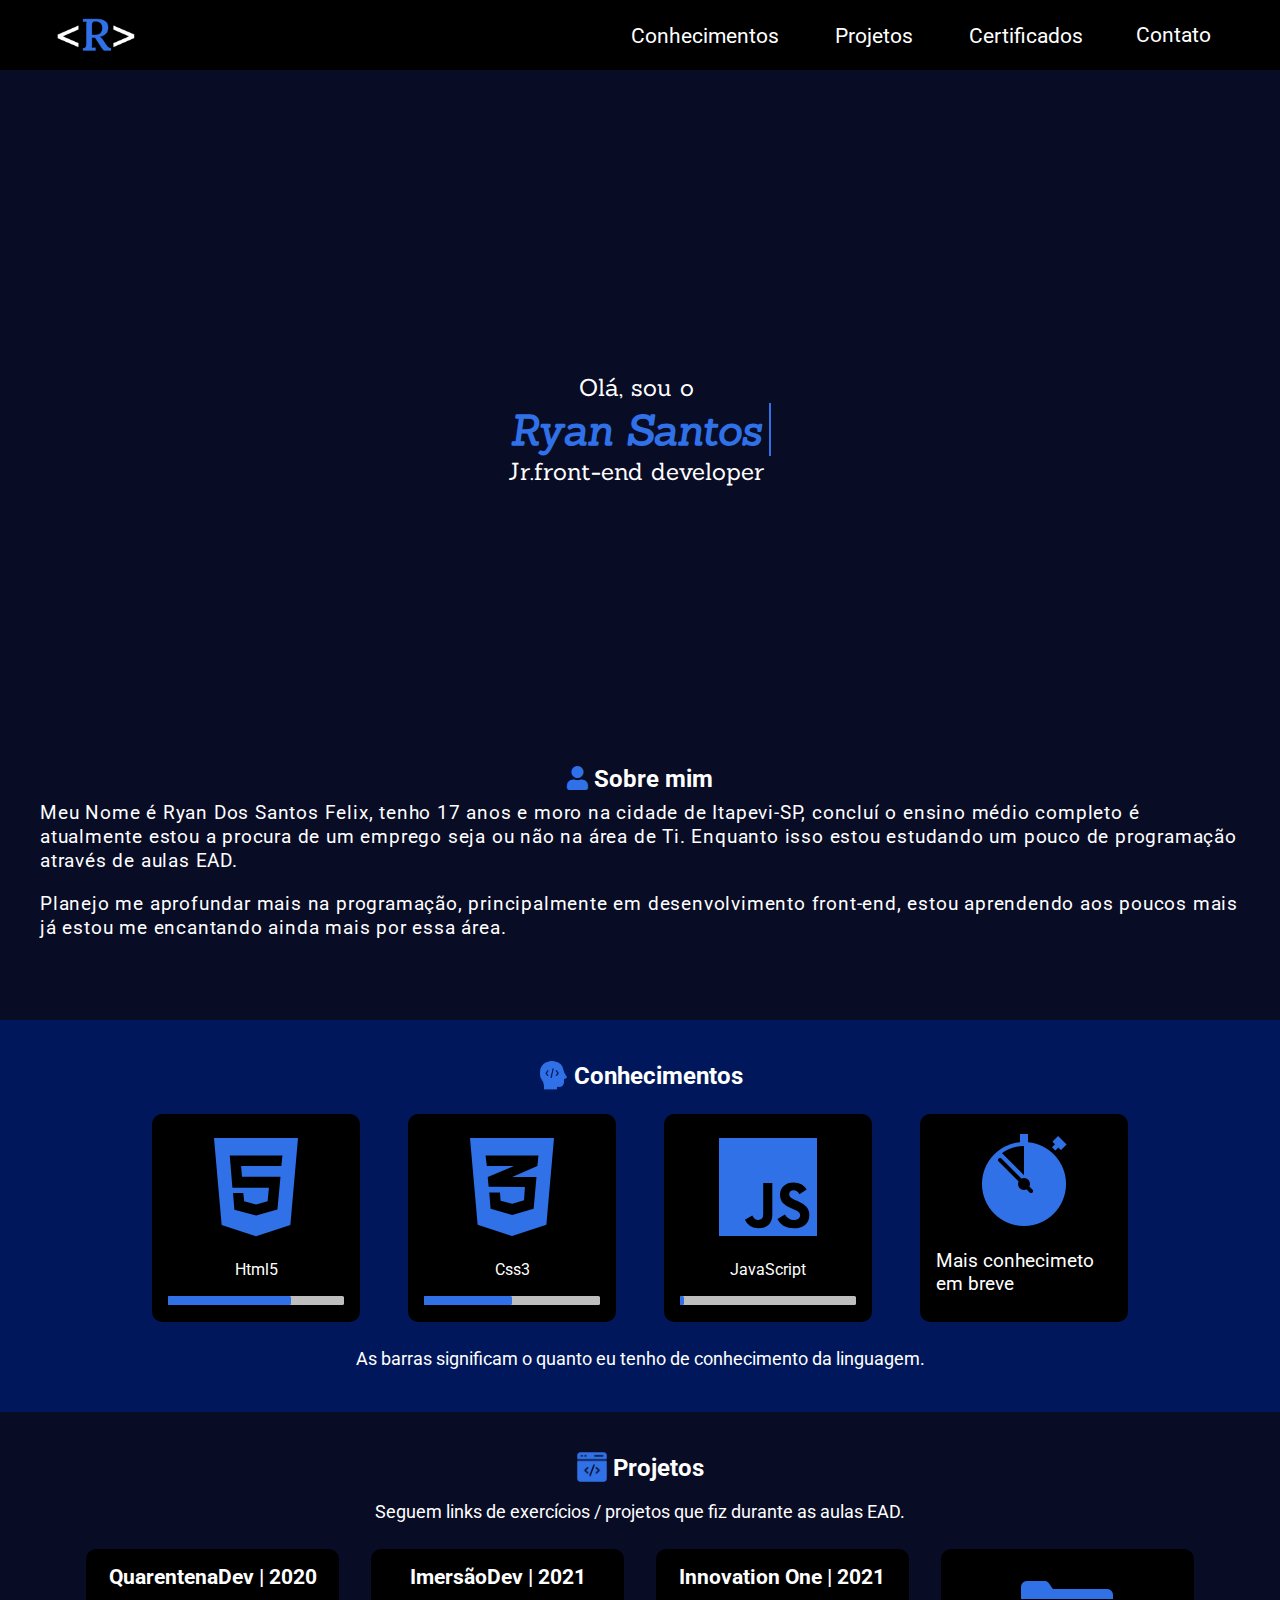
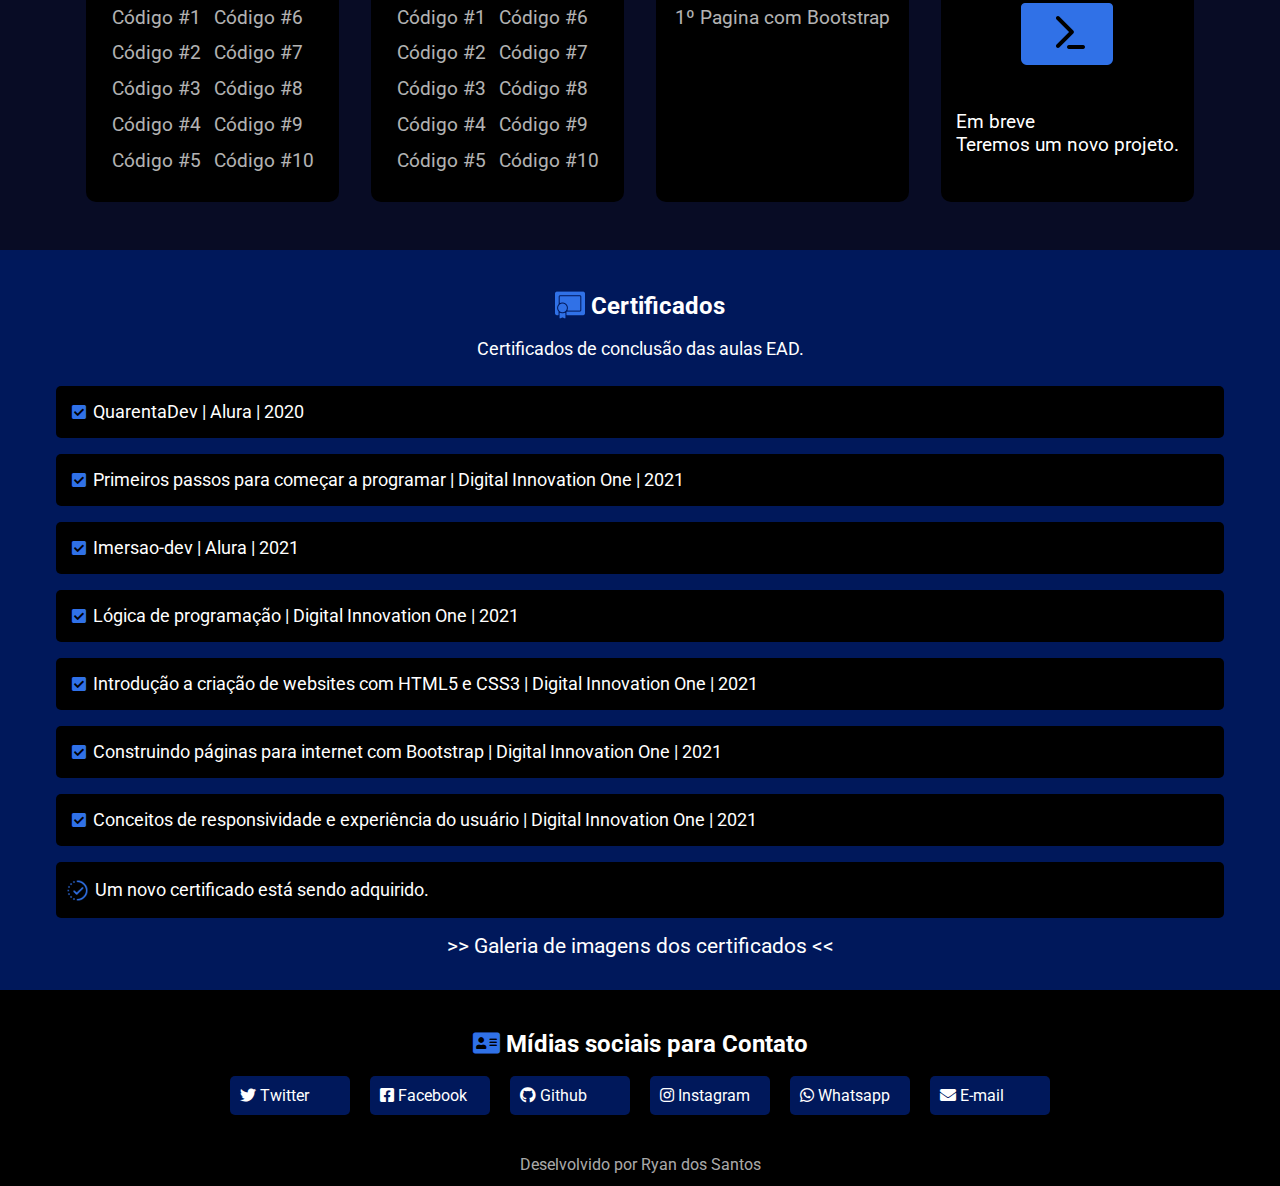
==== index.html @ ee9d0aaa "Add files via upload" ====
<!DOCTYPE html>
<html lang="pt-br">
<head>
    <meta charset="UTF-8">
    <meta http-equiv="X-UA-Compatible" content="IE=edge">
    <meta name="viewport" content="width=device-width, initial-scale=1.0">
    <link rel="stylesheet" href="https://cdnjs.cloudflare.com/ajax/libs/font-awesome/5.11.2/css/all.css">
    <link rel="stylesheet" href="style.css">
    <link rel="shortcut icon" href="imagens/logo.png" />
    <title>Ryan Santos</title>
</head>
<body>
    <section class="cor_menu_top">
        <div class="tamanho_maximo_nav">
            <nav id="nav">
                <img src="/imagens/logo2.png"  alt="logo"  width="80px" height="auto">
                <div id="menu_top">
                    <button id="bnt_mobile"><span id="hamburger"></span></button>
                    <ul class="elementos_menu_top">
                        <li><a href=""><img src="/imagens/icons8-desenvolvedor-51.png" class="img_icon"> Conhecimentos</a></li>
                        <li><a href=""><img src="/imagens/icons8-código-64.png" class="img_icon"> Projetos</a></li>
                        <li><a href=""><img src="/imagens/icons8-certificate-51.png" class="img_icon"> Certificados</a></li>
                        <li><a href=""><i class="fas fa-address-card"></i> Contato</a></li>
                    </ul>
                </div>
            </nav>
        </div>
    </section>
    <section class="cor_section_1">
        <div class="tamanho_maximo">
            <article class="texto_nome animetion_cusor">
                <p>Olá, sou o</p>
                <h1>Ryan Santos</h1>
                <p>Jr.front-end developer</p>
            </article>
            <article>
                <h1 class="titulo_secao"><i class="fas fa-user"></i> Sobre mim</h1>
                <div class="texto_sobre">
                    <p>Meu Nome é Ryan Dos Santos Felix, tenho 17 anos e moro na cidade de Itapevi-SP, concluí  o ensino médio completo é atualmente estou a procura de um emprego seja ou não na área de Ti. Enquanto isso estou estudando um pouco de programação através de aulas EAD.
                    </p>
                    <br>
                    <p>Planejo me aprofundar mais na programação, principalmente em desenvolvimento front-end, estou aprendendo aos poucos mais já estou me encantando ainda mais por essa área.</p>
                </div>
            </article>
        </div>
    </section>
    <section class="cor_section_2">
        <div class="tamanho_maximo">
            <article>
                <h1 class="titulo_secao"><img src="/imagens/icons8-desenvolvedor-50.png" class="img_icon"> Conhecimentos</h1>
                <div class="conteiner_conhecimentos">
                    <ul class="elementos_conhecimentos">
                        <li><i class="fab fa-html5"></i><p>Html5</p><progress value="70" max="100"> 70% </progress></li>
                        <li><i class="fab fa-css3-alt"></i><p>Css3</p><progress value="50" max="100"> 50% </progress></li>
                        <li><i class="fab fa-js"></i><p>JavaScript</p><progress value="2" max="100"> 2% </progress></li>
                        <li><img src="/imagens/icons8-em-breve-51.png" alt=""><p class="texto_em_breve">Mais conhecimeto em breve</p></li>
                    </ul>
                    <p class="texto_descrisao">As barras significam o quanto eu tenho de conhecimento da linguagem.</p>
                </div>
            </article>
        </div>
    </section>
    <section class="cor_section_3">
        <div class="tamanho_maximo">
            <article>
                <h1 class="titulo_secao"><img src="/imagens/icons8-código-65.png" class="img_icon"> Projetos</h1>
                <p class="texto_descrisao">Seguem links de exercícios / projetos que fiz durante as aulas EAD.</p>
                <div class="conteiner_projetos">
                    <div class="caixa_projetos">
                        <h1>QuarentenaDev | 2020</h1>
                        <ul class="elementos_projetos">
                            <div>
                                <li><a href="https://codepen.io/RyanOnCodePen/pen/dyoLrbQ?editors=0010" target="_blank">Código #1</a></li>
                                <li><a href="https://codepen.io/RyanOnCodePen/pen/VwvwVZK" target="_blank">Código #2</a></li>
                                <li><a href="https://codepen.io/RyanOnCodePen/pen/ExjzQMv?editors=1100" target="_blank">Código #3</a></li>
                                <li><a href="https://codepen.io/RyanOnCodePen/pen/pojoOJj?editors=0010" target="_blank">Código #4</a></li>
                                <li><a href="https://codepen.io/RyanOnCodePen/pen/OJyPgMx?editors=1010" target="_blank">Código #5</a></li>
                            </div>
                            <div>
                                <li><a href="https://codepen.io/RyanOnCodePen/pen/bGVpJoY?editors=0110" target="_blank">Código #6</a></li>
                                <li><a href="https://codepen.io/RyanOnCodePen/pen/dyYboLW" target="_blank">Código #7</a></li>
                                <li><a href="https://codepen.io/RyanOnCodePen/pen/abvNrdN?editors=0100" target="_blank">Código #8</a></li>
                                <li><a href="https://codepen.io/RyanOnCodePen/pen/gOaYpJe?editors=0010" target="_blank">Código #9</a></li>
                                <li><a href="https://codepen.io/RyanOnCodePen/pen/YzXMgeK?editors=0010" target="_blank">Código #10</a></li>
                            </div>
                        </ul>  
                    </div>
                    <div class="caixa_projetos">
                        <h1>ImersãoDev | 2021</h1>
                        <ul class="elementos_projetos">
                            <div>
                                <li><a href="https://codepen.io/RyanOnCodePen/pen/QWdwVXM" target="_blank">Código #1</a></li>
                                <li><a href="https://codepen.io/RyanOnCodePen/pen/dyNPaxN?editors=0010" target="_blank">Código #2</a></li>
                                <li><a href="https://codepen.io/RyanOnCodePen/pen/abpvdPY" target="_blank">Código #3</a></li>
                                <li><a href="https://codepen.io/RyanOnCodePen/pen/YzNQgwW" target="_blank">Código #4</a></li>
                                <li><a href="https://codepen.io/RyanOnCodePen/pen/oNBbZwo" target="_blank">Código #5</a></li>
                            </div>
                            <div>
                                <li><a href="https://codepen.io/RyanOnCodePen/pen/LYxbOLB" target="_blank">Código #6</a></li>
                                <li><a href="https://codepen.io/RyanOnCodePen/pen/vYgydMr" target="_blank">Código #7</a></li>
                                <li><a href="https://codepen.io/RyanOnCodePen/pen/RwKKjdO" target="_blank">Código #8</a></li>
                                <li><a href="https://codepen.io/RyanOnCodePen/pen/YzNQgwW" target="_blank">Código #9</a></li>
                                <li><a href="https://codepen.io/RyanOnCodePen/pen/mdRwYWd" target="_blank">Código #10</a></li>
                            </div>
                        </ul>  
                    </div>
                    <div class="caixa_projetos">
                        <h1>Innovation One | 2021</h1>
                        <ul class="elementos_projetos">
                            <div>
                               <li><a href="https://ryan-santos.github.io/Pagina-com-Bootstrap/" target="_blank">1º Pagina com Bootstrap</a></li> 
                            </div>
                        </ul>  
                    </div>
                    <div class="caixa_projetos">
                        <img src="/imagens/icons8-program-50.png" class="em_breve_img" alt="">
                        <p class="texto_em_breve">Em breve <br> Teremos um novo projeto.</p> 
                    </div>
                </div> 
            </article>
        </div>
    </section>
    <section class="cor_section_4">
      <div class="tamanho_maximo">
        <article>
          <h1 class="titulo_secao"><img src="/imagens/icons8-certificate-50.png" class="img_icon"> Certificados</h1>
          <p class="texto_descrisao">Certificados de conclusão das aulas EAD.</p>
          <div class="conteiner_cetificados">
            <ul class="elementos_certificados">
              <li><i class="fas fa-check-square"></i><a href="#"> QuarentaDev | Alura | 2020</a></li>
              <li><i class="fas fa-check-square"></i><a href="#">  Primeiros passos para começar a programar | Digital Innovation One | 2021</a></li>
              <li><i class="fas fa-check-square"></i><a href="#">  Imersao-dev | Alura | 2021</a></li>
              <li><i class="fas fa-check-square"></i><a href="#">  Lógica de programação | Digital Innovation One | 2021</a></li>
              <li><i class="fas fa-check-square"></i><a href="#">  Introdução a criação de websites com HTML5 e CSS3 | Digital Innovation One | 2021</a></li>
              <li><i class="fas fa-check-square"></i><a href="#">  Construindo páginas para internet com Bootstrap | Digital Innovation One | 2021</a></li>
              <li><i class="fas fa-check-square"></i><a href="#">  Conceitos de responsividade e experiência do usuário | Digital Innovation One | 2021</a></li>
              <div class="certificado_em_breve"><li><img src="/imagens/icons8-em-andamento-30.png" alt=""><a href="#">  Um novo certificado está sendo adquirido.</a></li></div>
            </ul>
          </div>
          <div class="link_galeria"><a href="galeria.html">>> Galeria de imagens dos certificados <<</a></div>
        </article>
      </div>
    </section>
    <footer class="cor_footer">
      <div class="tamanho_maximo">
        <div class="conteiner_contato">
        <h1 class="titulo_secao"><i class="fas fa-address-card"></i> Mídias sociais para Contato</h1>
          <ul class="elementos_contato">
            <a href="https://twitter.com/ryandossantosf1" target="_blank"><i class="fab fa-twitter"></i> Twitter</a>
            <a href="https://www.facebook.com/ryan.dossantosfelix.1" target="_blank"><i class="fab fa-facebook-square"></i> Facebook</a>
            <a href="https://github.com/Ryan-santos" target="_blank"><i class="fab fa-github"></i> Github</a>
            <a href="https://www.instagram.com/xsuperperfect/" target="_blank"><i class="fab fa-instagram"></i> Instagram</a>
            <a href="https://api.whatsapp.com/send?phone=5511993328020" target="_blank"><i class="fab fa-whatsapp"></i> Whatsapp</a>
            <a href="mailto:ryandossantosfelix22@gmail.com" target="_blank"><i class="fas fa-envelope"></i> E-mail</a>
          </ul>
        </div>
        <p class="final">Deselvolvido por Ryan dos Santos</p>
      </div>
    </footer>
 <script src="/main.js"></script>   
</body>

</html>
---- style.css ----
@import url('https://fonts.googleapis.com/css2?family=Roboto&family=Sanchez:ital@0;1&display=swap');

body,
ul {
    margin: 0;
    padding: 0;
    font-family: 'Roboto', sans-serif;
    color: var(--cor-variavel-cor-4);
}

body li, a{
    list-style-type: none;
    text-decoration: none;
}

/* variavel de cores do site */
:root {
    --cor-variavel-cor-1: #000000;
    --cor-variavel-cor-2: #080C25;
    --cor-variavel-cor-3: #00185B;
    --cor-variavel-cor-4: #FFFFFF;
    --cor-variavel-cor-5: #3071E7;
}

/* tamanho maximo da tela */
.tamanho_maximo {
    max-width: 1200px;
    margin-left: auto;
    margin-right: auto;
    padding: 2rem;
}

.cor_menu_top {
    background-color: var(--cor-variavel-cor-1);
}

#nav {
    max-width: 1200px;
    margin-left: auto;
    margin-right: auto;
    box-sizing: border-box;
    height: 70px;
    padding: 1rem;
    display: flex;
    justify-content: space-between;
    align-items: center;
}

.elementos_menu_top {
    display: flex;
    align-items: center;
    flex-direction: row;
}

.elementos_menu_top li {
    padding: 0rem 0.3rem 0rem 0.3rem;
}

.elementos_menu_top li a {
    display: block;
    padding: 0.5rem;
    border-radius: 5px;
    color: var(--cor-variavel-cor-4);
    font-size: 1.3rem;
    transition: 300ms;
}

.elementos_menu_top li a:hover {
    background-color: var(--cor-variavel-cor-5);
}

.elementos_menu_top li a i,
.elementos_menu_top li a img {
    opacity: 0;
    transition: 300ms;
}

.elementos_menu_top li a:hover i,
.elementos_menu_top li a:hover img {
    opacity: 1;
}

/* barra do menu topo */
#bnt_mobile {
    display: none;
}

.cor_section_1 {
    background-color: var(--cor-variavel-cor-2);
}

.texto_nome {
    padding: 30vh 0vh;
    font-family: 'Sanchez', serif;
    display: flex;
    flex-direction: column;
    align-items: center;
    white-space: nowrap;
}

.texto_nome h1 {
    color: var(--cor-variavel-cor-5);
    font-size: 2.6rem;
    font-style: italic;
    margin: 0px;
    padding-right: .5rem;
    border-right: 2px solid var(--cor-variavel-cor-5);
    overflow: hidden;
}

.texto_nome p {
    color: var(--cor-variavel-cor-4);
    font-size: 1.5rem;
    margin: 0px;
    padding-right: .5rem;
}

.animetion_cusor h1 {
    animation: blink_cusor 600ms steps(25) infinite normal, typ_in 2s steps(25) normal;
}


@keyframes typ_in {
    from {
        width: 0rem;
    }
    to {
        width: 16rem;
    }
}

@keyframes blink_cusor {
    from {
        border-right-color: currentColor;
    }
    to {
        border-right-color: transparent;
    }
}

.img_icon {
    width: 25px;
    height: 100%;
    margin-bottom: -5px;
}

.titulo_secao {
    text-align: center;
    font-size: 1.5rem;
    color: var(--cor-variavel-cor-4);
    margin: 0px;
    padding: .5rem 0rem;
}

.titulo_secao i {
    color: var(--cor-variavel-cor-5);
}

.titulo_secao img {
    width: 30px;
    margin-bottom: -6px;
}

.texto_sobre {
    padding: 0rem 0rem 3rem;
}

.texto_sobre p {
    color: var(--cor-variavel-cor-4);
    font-size: 1.2rem;
    letter-spacing: .05rem;
    line-height: 1.5rem;
    margin: 0px;
}

.cor_section_2 {
    background-color: var(--cor-variavel-cor-3);
}

.elementos_conhecimentos {
    display: flex;
    justify-content: center;
    align-items: center;
    flex-wrap: wrap;
}

.elementos_conhecimentos li {
    width: 11rem;
    height: 11rem;
    margin: 1rem 1.5rem;
    padding: 1rem;
    background-color: var(--cor-variavel-cor-1);
    color: var(--cor-variavel-cor-4);
    border-radius: 10px;
    display: flex;
    flex-direction: column;
    align-items: center;
    justify-content: space-around;
}

.elementos_conhecimentos li i {
    font-size: 7rem;
    color: var(--cor-variavel-cor-5);
}

.elementos_conhecimentos li progress {
    display:block;
    -webkit-appearance: none;
    height: .6em;
    width: 11em;
}

.elementos_conhecimentos li progress::-webkit-progress-bar {
    background: rgba(255, 255, 255, 0.746);
    border-radius: .1rem;
}
.elementos_conhecimentos li progress::-moz-progress-bar {  
    background: rgba(255, 255, 255, 0.527);
    border-radius: .1rem;
}

.elementos_conhecimentos li progress::-webkit-progress-value {
    border-radius: .1rem;
    background:var(--cor-variavel-cor-5);
}

.texto_descrisao {
    text-align: center;
    margin: 0px;
    padding: .7rem 0rem;
    font-size: 1.1rem;
}

.cor_section_3 {
    background: var(--cor-variavel-cor-2);
}

.conteiner_projetos {
    display: flex;
    flex-direction: row;
    justify-content: center;
    flex-wrap: wrap;
}

.caixa_projetos {
    width: 15rem;
    height: 15rem;
    margin: 1rem;
    padding: .8rem;
    background: var(--cor-variavel-cor-1);
    border-radius: 10px;
    display: flex;
    flex-direction: column;
    align-items: center;
}

.elementos_projetos {
    display: flex;
}

.caixa_projetos h1 {
    font-size: 1.3rem;
    margin: 10px 0px;
}

.caixa_projetos,
.caixa_projetos li{
    padding: .4rem;
}

.caixa_projetos li a {
    color: var(--cor-variavel-cor-4);
    font-size: 1.2rem;
    opacity: .7;
}

.caixa_projetos li a:hover {
    color: var(--cor-variavel-cor-5);
    opacity: 1;
}

.em_breve_img {
    margin: 1.1rem 0rem;
}

.texto_em_breve {
    font-size: 1.2rem;
}

.cor_section_4 {
  background: var(--cor-variavel-cor-3)
}

.elementos_certificados li {
  margin: 1rem;
  padding: 1rem;
  display: flex;
  flex-direction: row;
  align-items: baseline;
  background: var(--cor-variavel-cor-1);
  border-radius: 5px;
}

.certificado_em_breve li {
    display: flex;
    flex-direction: row;
    align-items: center
}

.elementos_certificados li a {
  color: var(--cor-variavel-cor-4);
  font-size: 1.1rem;
}

.elementos_certificados li i {
  color: var(--cor-variavel-cor-5);
  margin-right: 7px;
}

.elementos_certificados li img {
    width: 25px;
    margin: 0px 5px 0px -7px;
    margin-bottom: -1px;
}

.link_galeria {
    text-align: center;
    font-size: 1.3rem;
    color: var(--cor-variavel-cor-5);
}

.link_galeria a {
    color: var(--cor-variavel-cor-4);
}

.link_galeria a:hover {
    color: var(--cor-variavel-cor-5);
}

.cor_footer {
  background-color: var(--cor-variavel-cor-1);
}

.conteiner_contato ul {
    max-width: 900px;
    margin-left: auto;
    margin-right: auto;
}

.elementos_contato {
    display: flex;
    flex-wrap: wrap;
    flex-direction: row;
    justify-content: center;
}

.elementos_contato a {
    background-color: var(--cor-variavel-cor-3);
    color: var(--cor-variavel-cor-4);
    width: 100px;
    margin: 10px;
    padding: 10px;
    border-radius: 5px;
    transition: 600ms;
}

.elementos_contato a:hover {
    background-color: var(--cor-variavel-cor-5);
}

.final {
    margin: 30px 0px -20px;
    color: #ffffffad;
    text-align: center;
}

@media screen and (max-width: 800px) {
    #bnt_mobile {
    display: block;
    }

    .elementos_menu_top {
        display: block;
        position: absolute;
        width: 100%;
        top: 70px;
        right: 0px;
        background-color: var(--cor-variavel-cor-1);
        z-index: 10000;
        transition: .5s;
        height: 0px;
        visibility: hidden;
        overflow-y: hidden;
    }

    #menu_top.active .elementos_menu_top {
        height: calc(100vh - 70px);
        visibility: visible;
        overflow-y: auto;
    }

    .elementos_menu_top li {
        padding: 1rem 0rem;
        margin: 0rem 1.2rem;
        border-bottom: 1px solid var(--cor-variavel-cor-2);
    }

    .elementos_menu_top li a i,
    .elementos_menu_top li a img {
        opacity: 1;
    }

    #bnt_mobile {
        display: flex;
        padding: .5rem;
        color: var(--cor-variavel-cor-4);
        border: none;
        background: none;
        cursor: pointer;
    }

    #hamburger {
        border-top: 3px solid;
        width: 30px;
    }

    #hamburger::after,  #hamburger::before {
        content: '';
        display: block;
        width: 30px;
        height: 3px;
        background: currentColor;
        margin-top: 5px;
        position: relative;
        transition: .5s;
    }

    #menu_top.active #hamburger {
        border-top-color: transparent;
    }

    #menu_top.active #hamburger::after {
        transform: rotate(135deg);
    }

    #menu_top.active #hamburger::before {
        transform: rotate(-135deg);
        top: 8px;
    }
}

.cor_galeria {
    background-color: var(--cor-variavel-cor-3);
}

.titulo_galeria {
    text-align: center;
    color: var(--cor-variavel-cor-5);
    font-size: 2.5rem;
    margin: 2rem 0rem 1rem;
}

.subtitulo_galeria{
    text-align: center;
    font-size: 1.3rem;
    margin: .5rem 0rem;
}

.conteiner_galeria ul {
    display: flex;
    flex-wrap: wrap;
    flex-direction: row;
    justify-content: center;
}

.conteiner_galeria li {
    width: 25rem;
    display: flex;
    flex-direction: column;
    align-items: center;
    justify-content: center;
    background: var(--cor-variavel-cor-1);
    border-radius: 10px;
    margin: 1rem;
    padding: 1rem;  
}

.img_certificados {
    width: 100%;
    border-radius: 5px;
}

.img_certificados_icon {
    margin-left: auto;
    margin-right: auto;
}

.elementos_galeria h1 {
    text-align: center;
    color: var(--cor-variavel-cor-4);
    font-size: 1.5rem;
    margin: .5rem;
}

.elementos_galeria p {
    text-align: center;
    font-size: 1.2rem;
    margin: .5rem;
}

.elementos_menu_top_galeria li {
    padding: 0rem 0.3rem 0rem 0.3rem;
}

.elementos_menu_top_galeria li a {
    display: block;
    padding: 0.5rem;
    border-radius: 5px;
    background: var(--cor-variavel-cor-3);
    color: var(--cor-variavel-cor-4);
    font-size: 1.3rem;
    transition: 300ms;
}

.elementos_menu_top_galeria li a:hover {
    background-color: var(--cor-variavel-cor-5);
}
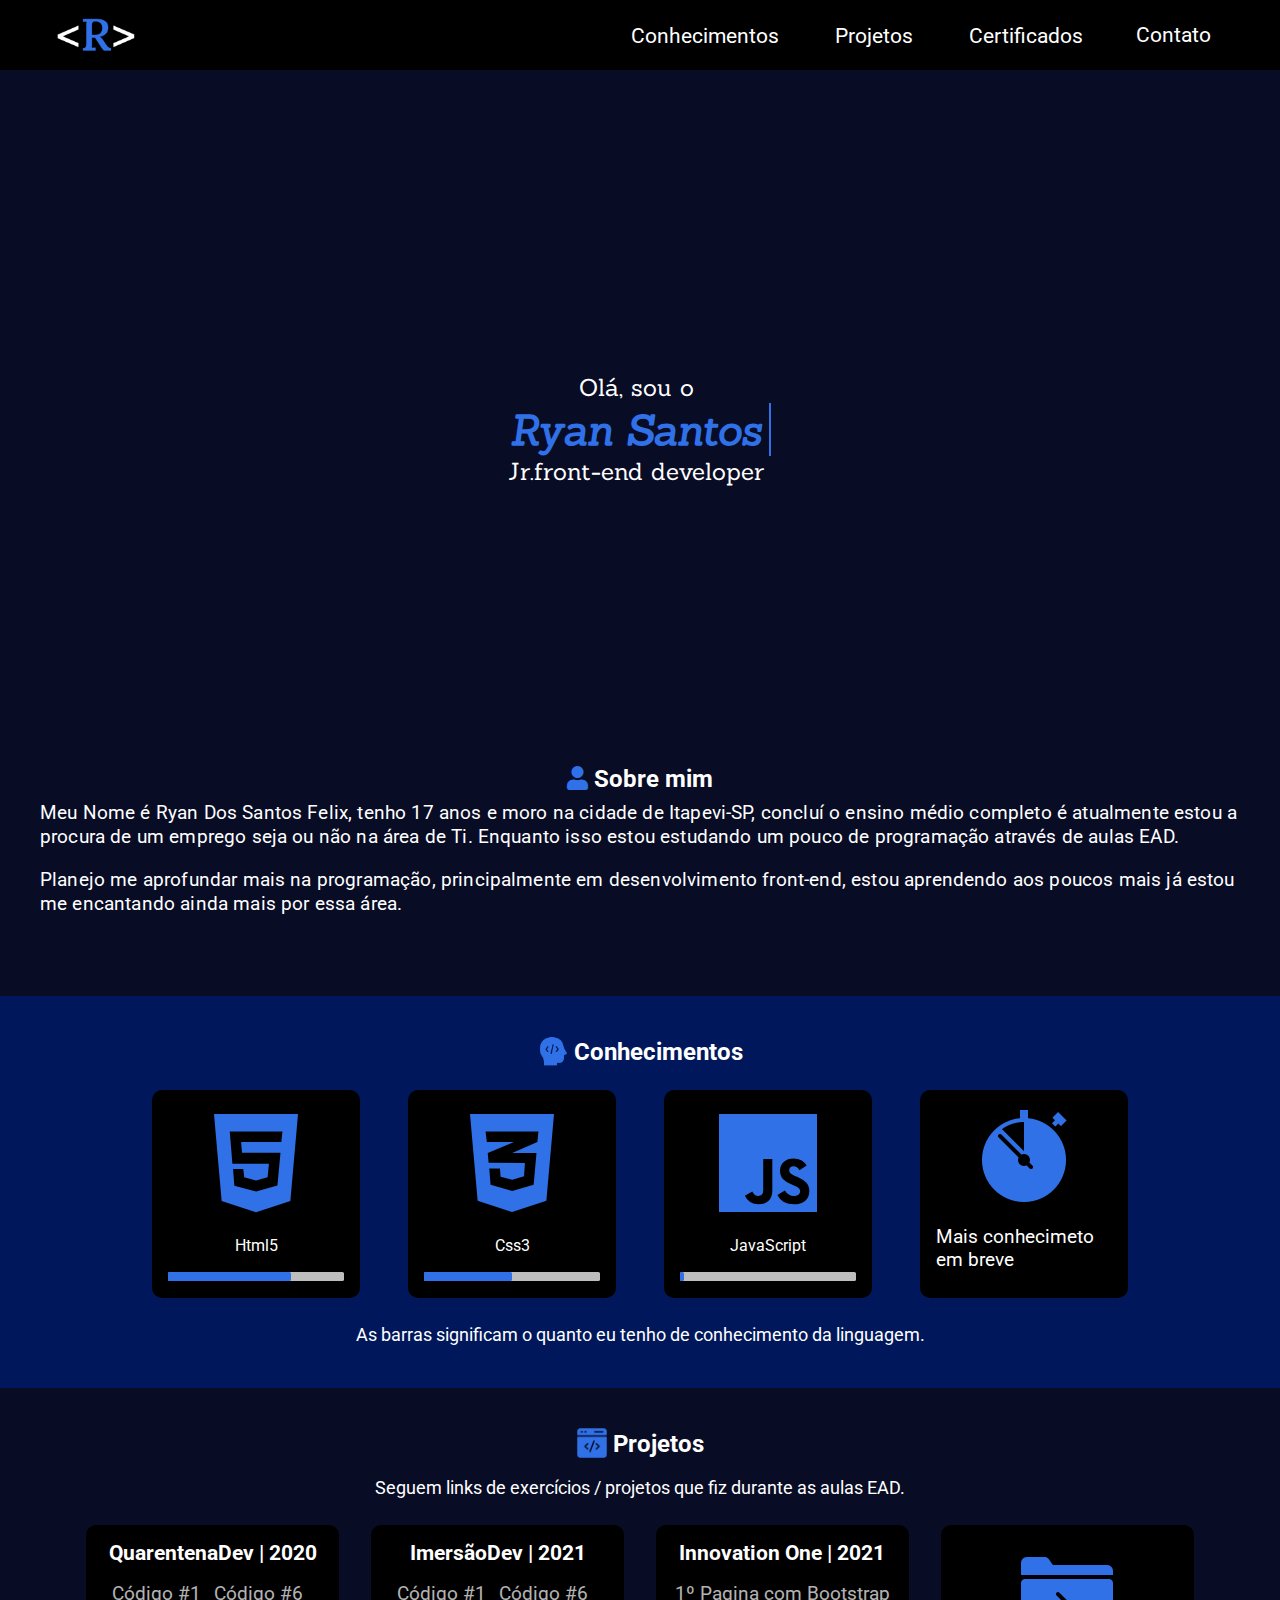
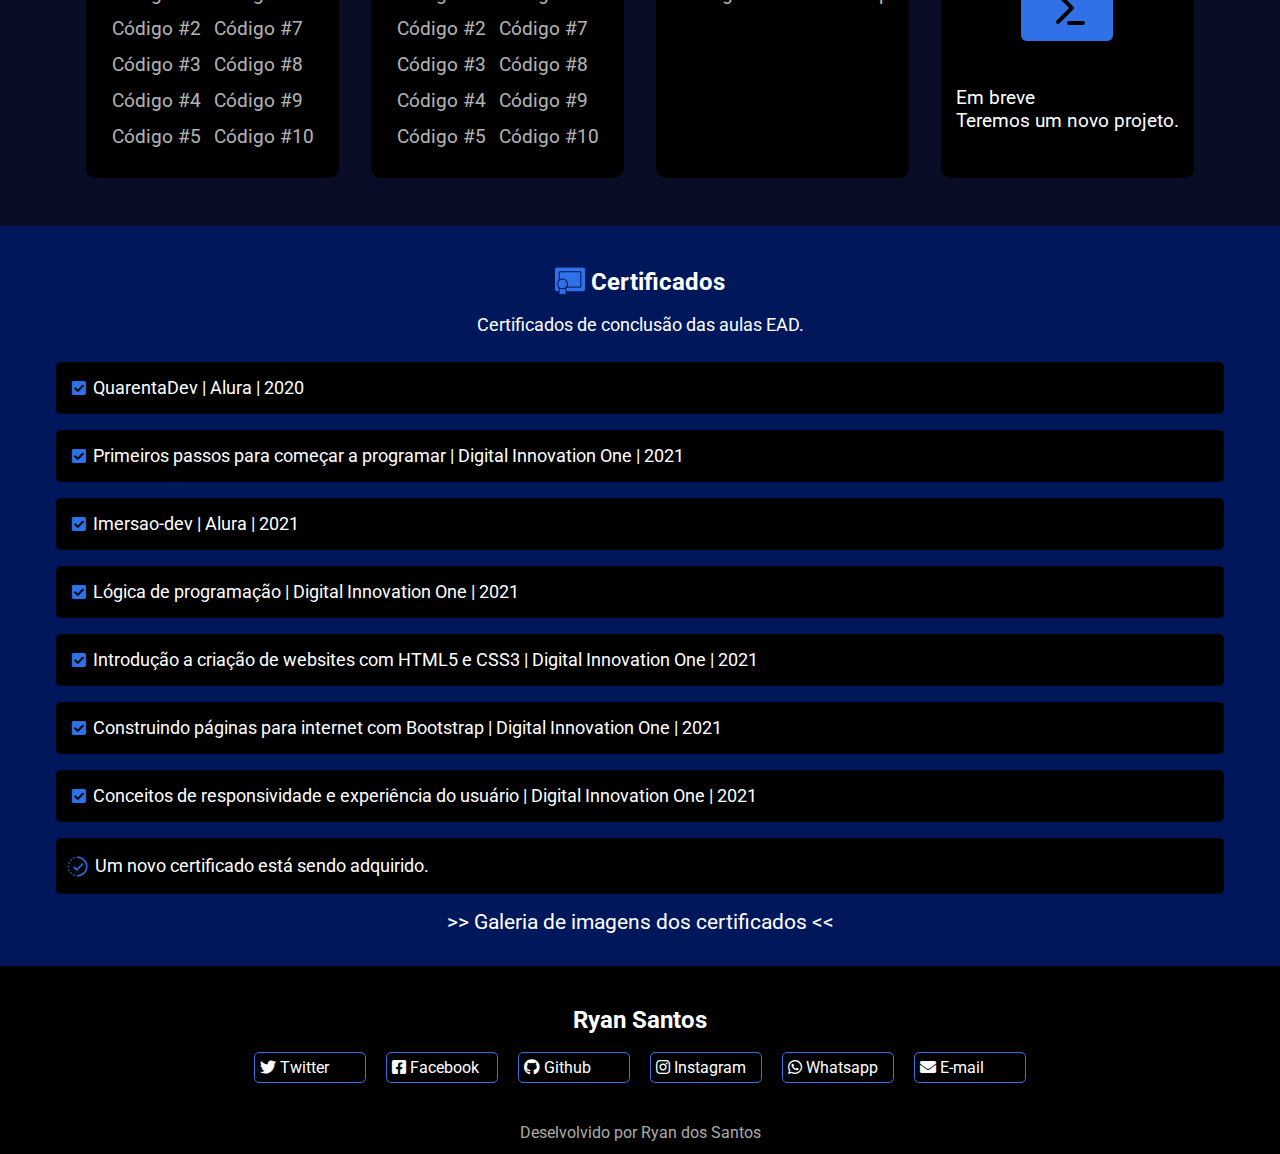
==== commit 709183c2: "Add files via upload" ====
--- a/index.html
+++ b/index.html
@@ -13,13 +13,13 @@
     <section class="cor_menu_top">
         <div class="tamanho_maximo_nav">
             <nav id="nav">
-                <img src="/imagens/logo2.png"  alt="logo"  width="80px" height="auto">
+                <img src="imagens/logo2.png"  alt="logo"  width="80px" height="auto">
                 <div id="menu_top">
                     <button id="bnt_mobile"><span id="hamburger"></span></button>
                     <ul class="elementos_menu_top">
-                        <li><a href=""><img src="/imagens/icons8-desenvolvedor-51.png" class="img_icon"> Conhecimentos</a></li>
-                        <li><a href=""><img src="/imagens/icons8-código-64.png" class="img_icon"> Projetos</a></li>
-                        <li><a href=""><img src="/imagens/icons8-certificate-51.png" class="img_icon"> Certificados</a></li>
+                        <li><a href=""><img src="imagens/icons8-desenvolvedor-51.png" class="img_icon"> Conhecimentos</a></li>
+                        <li><a href=""><img src="imagens/icons8-código-64.png" class="img_icon"> Projetos</a></li>
+                        <li><a href=""><img src="imagens/icons8-certificate-51.png" class="img_icon"> Certificados</a></li>
                         <li><a href=""><i class="fas fa-address-card"></i> Contato</a></li>
                     </ul>
                 </div>
@@ -47,13 +47,13 @@
     <section class="cor_section_2">
         <div class="tamanho_maximo">
             <article>
-                <h1 class="titulo_secao"><img src="/imagens/icons8-desenvolvedor-50.png" class="img_icon"> Conhecimentos</h1>
+                <h1 class="titulo_secao"><img src="imagens/icons8-desenvolvedor-50.png" class="img_icon"> Conhecimentos</h1>
                 <div class="conteiner_conhecimentos">
                     <ul class="elementos_conhecimentos">
                         <li><i class="fab fa-html5"></i><p>Html5</p><progress value="70" max="100"> 70% </progress></li>
                         <li><i class="fab fa-css3-alt"></i><p>Css3</p><progress value="50" max="100"> 50% </progress></li>
                         <li><i class="fab fa-js"></i><p>JavaScript</p><progress value="2" max="100"> 2% </progress></li>
-                        <li><img src="/imagens/icons8-em-breve-51.png" alt=""><p class="texto_em_breve">Mais conhecimeto em breve</p></li>
+                        <li><img src="imagens/icons8-em-breve-51.png" alt=""><p class="texto_em_breve">Mais conhecimeto em breve</p></li>
                     </ul>
                     <p class="texto_descrisao">As barras significam o quanto eu tenho de conhecimento da linguagem.</p>
                 </div>
@@ -63,7 +63,7 @@
     <section class="cor_section_3">
         <div class="tamanho_maximo">
             <article>
-                <h1 class="titulo_secao"><img src="/imagens/icons8-código-65.png" class="img_icon"> Projetos</h1>
+                <h1 class="titulo_secao"><img src="imagens/icons8-código-65.png" class="img_icon"> Projetos</h1>
                 <p class="texto_descrisao">Seguem links de exercícios / projetos que fiz durante as aulas EAD.</p>
                 <div class="conteiner_projetos">
                     <div class="caixa_projetos">
@@ -113,7 +113,7 @@
                         </ul>  
                     </div>
                     <div class="caixa_projetos">
-                        <img src="/imagens/icons8-program-50.png" class="em_breve_img" alt="">
+                        <img src="imagens/icons8-program-50.png" class="em_breve_img" alt="">
                         <p class="texto_em_breve">Em breve <br> Teremos um novo projeto.</p> 
                     </div>
                 </div> 
@@ -123,18 +123,18 @@
     <section class="cor_section_4">
       <div class="tamanho_maximo">
         <article>
-          <h1 class="titulo_secao"><img src="/imagens/icons8-certificate-50.png" class="img_icon"> Certificados</h1>
+          <h1 class="titulo_secao"><img src="imagens/icons8-certificate-50.png" class="img_icon"> Certificados</h1>
           <p class="texto_descrisao">Certificados de conclusão das aulas EAD.</p>
           <div class="conteiner_cetificados">
             <ul class="elementos_certificados">
-              <li><i class="fas fa-check-square"></i><a href="#"> QuarentaDev | Alura | 2020</a></li>
-              <li><i class="fas fa-check-square"></i><a href="#">  Primeiros passos para começar a programar | Digital Innovation One | 2021</a></li>
-              <li><i class="fas fa-check-square"></i><a href="#">  Imersao-dev | Alura | 2021</a></li>
-              <li><i class="fas fa-check-square"></i><a href="#">  Lógica de programação | Digital Innovation One | 2021</a></li>
-              <li><i class="fas fa-check-square"></i><a href="#">  Introdução a criação de websites com HTML5 e CSS3 | Digital Innovation One | 2021</a></li>
-              <li><i class="fas fa-check-square"></i><a href="#">  Construindo páginas para internet com Bootstrap | Digital Innovation One | 2021</a></li>
-              <li><i class="fas fa-check-square"></i><a href="#">  Conceitos de responsividade e experiência do usuário | Digital Innovation One | 2021</a></li>
-              <div class="certificado_em_breve"><li><img src="/imagens/icons8-em-andamento-30.png" alt=""><a href="#">  Um novo certificado está sendo adquirido.</a></li></div>
+              <li><i class="fas fa-check-square"></i><a> QuarentaDev | Alura | 2020</a></li>
+              <li><i class="fas fa-check-square"></i><a>  Primeiros passos para começar a programar | Digital Innovation One | 2021</a></li>
+              <li><i class="fas fa-check-square"></i><a>  Imersao-dev | Alura | 2021</a></li>
+              <li><i class="fas fa-check-square"></i><a>  Lógica de programação | Digital Innovation One | 2021</a></li>
+              <li><i class="fas fa-check-square"></i><a>  Introdução a criação de websites com HTML5 e CSS3 | Digital Innovation One | 2021</a></li>
+              <li><i class="fas fa-check-square"></i><a>  Construindo páginas para internet com Bootstrap | Digital Innovation One | 2021</a></li>
+              <li><i class="fas fa-check-square"></i><a>  Conceitos de responsividade e experiência do usuário | Digital Innovation One | 2021</a></li>
+              <div class="certificado_em_breve"><li><img src="imagens/icons8-em-andamento-30.png" alt=""><a>  Um novo certificado está sendo adquirido.</a></li></div>
             </ul>
           </div>
           <div class="link_galeria"><a href="galeria.html">>> Galeria de imagens dos certificados <<</a></div>
@@ -144,7 +144,7 @@
     <footer class="cor_footer">
       <div class="tamanho_maximo">
         <div class="conteiner_contato">
-        <h1 class="titulo_secao"><i class="fas fa-address-card"></i> Mídias sociais para Contato</h1>
+        <h1 class="titulo_secao">Ryan Santos</h1>
           <ul class="elementos_contato">
             <a href="https://twitter.com/ryandossantosf1" target="_blank"><i class="fab fa-twitter"></i> Twitter</a>
             <a href="https://www.facebook.com/ryan.dossantosfelix.1" target="_blank"><i class="fab fa-facebook-square"></i> Facebook</a>
@@ -157,7 +157,7 @@
         <p class="final">Deselvolvido por Ryan dos Santos</p>
       </div>
     </footer>
- <script src="/main.js"></script>   
+ <script src="main.js"></script>   
 </body>
 
 </html>--- a/style.css
+++ b/style.css
@@ -168,7 +168,7 @@
 .texto_sobre p {
     color: var(--cor-variavel-cor-4);
     font-size: 1.2rem;
-    letter-spacing: .05rem;
+    letter-spacing: .01rem;
     line-height: 1.5rem;
     margin: 0px;
 }
@@ -355,11 +355,11 @@
 }
 
 .elementos_contato a {
-    background-color: var(--cor-variavel-cor-3);
+    border: 1px solid var(--cor-variavel-cor-5);
     color: var(--cor-variavel-cor-4);
     width: 100px;
     margin: 10px;
-    padding: 10px;
+    padding: 5px;
     border-radius: 5px;
     transition: 600ms;
 }
